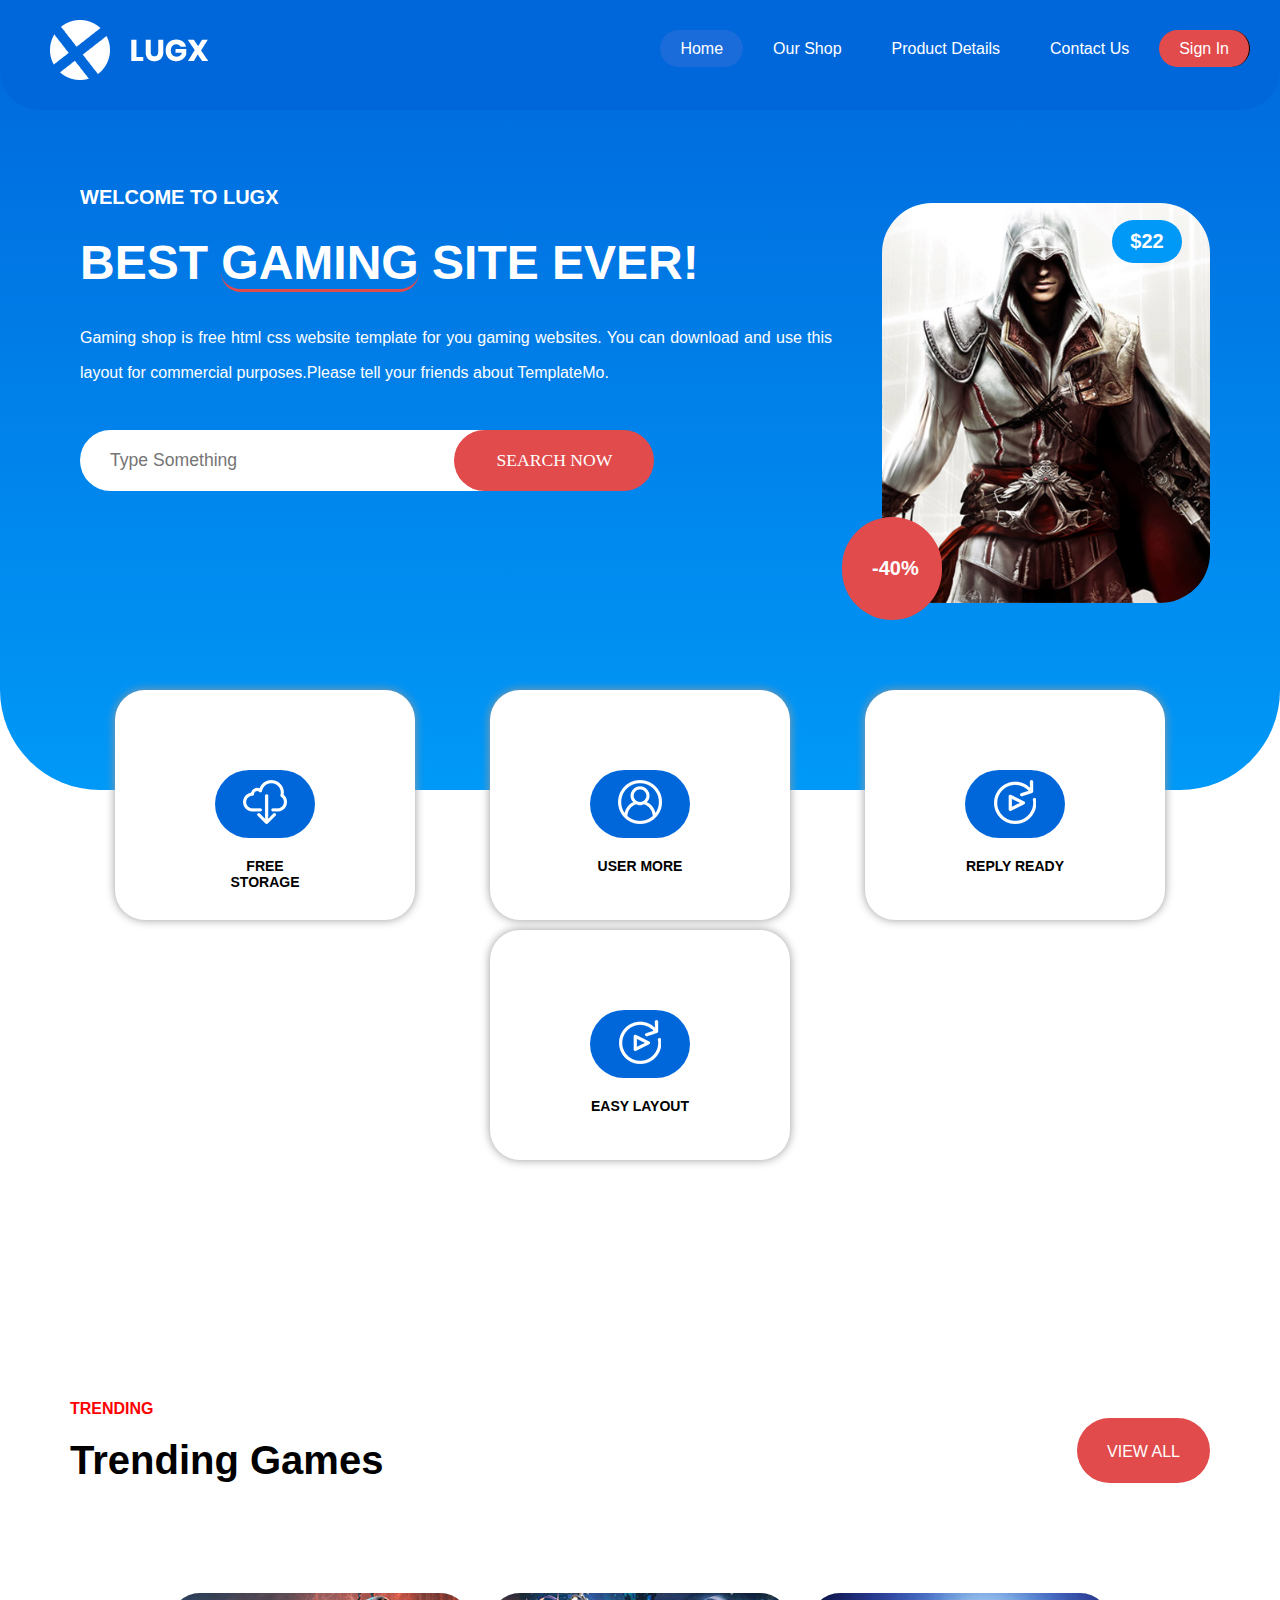
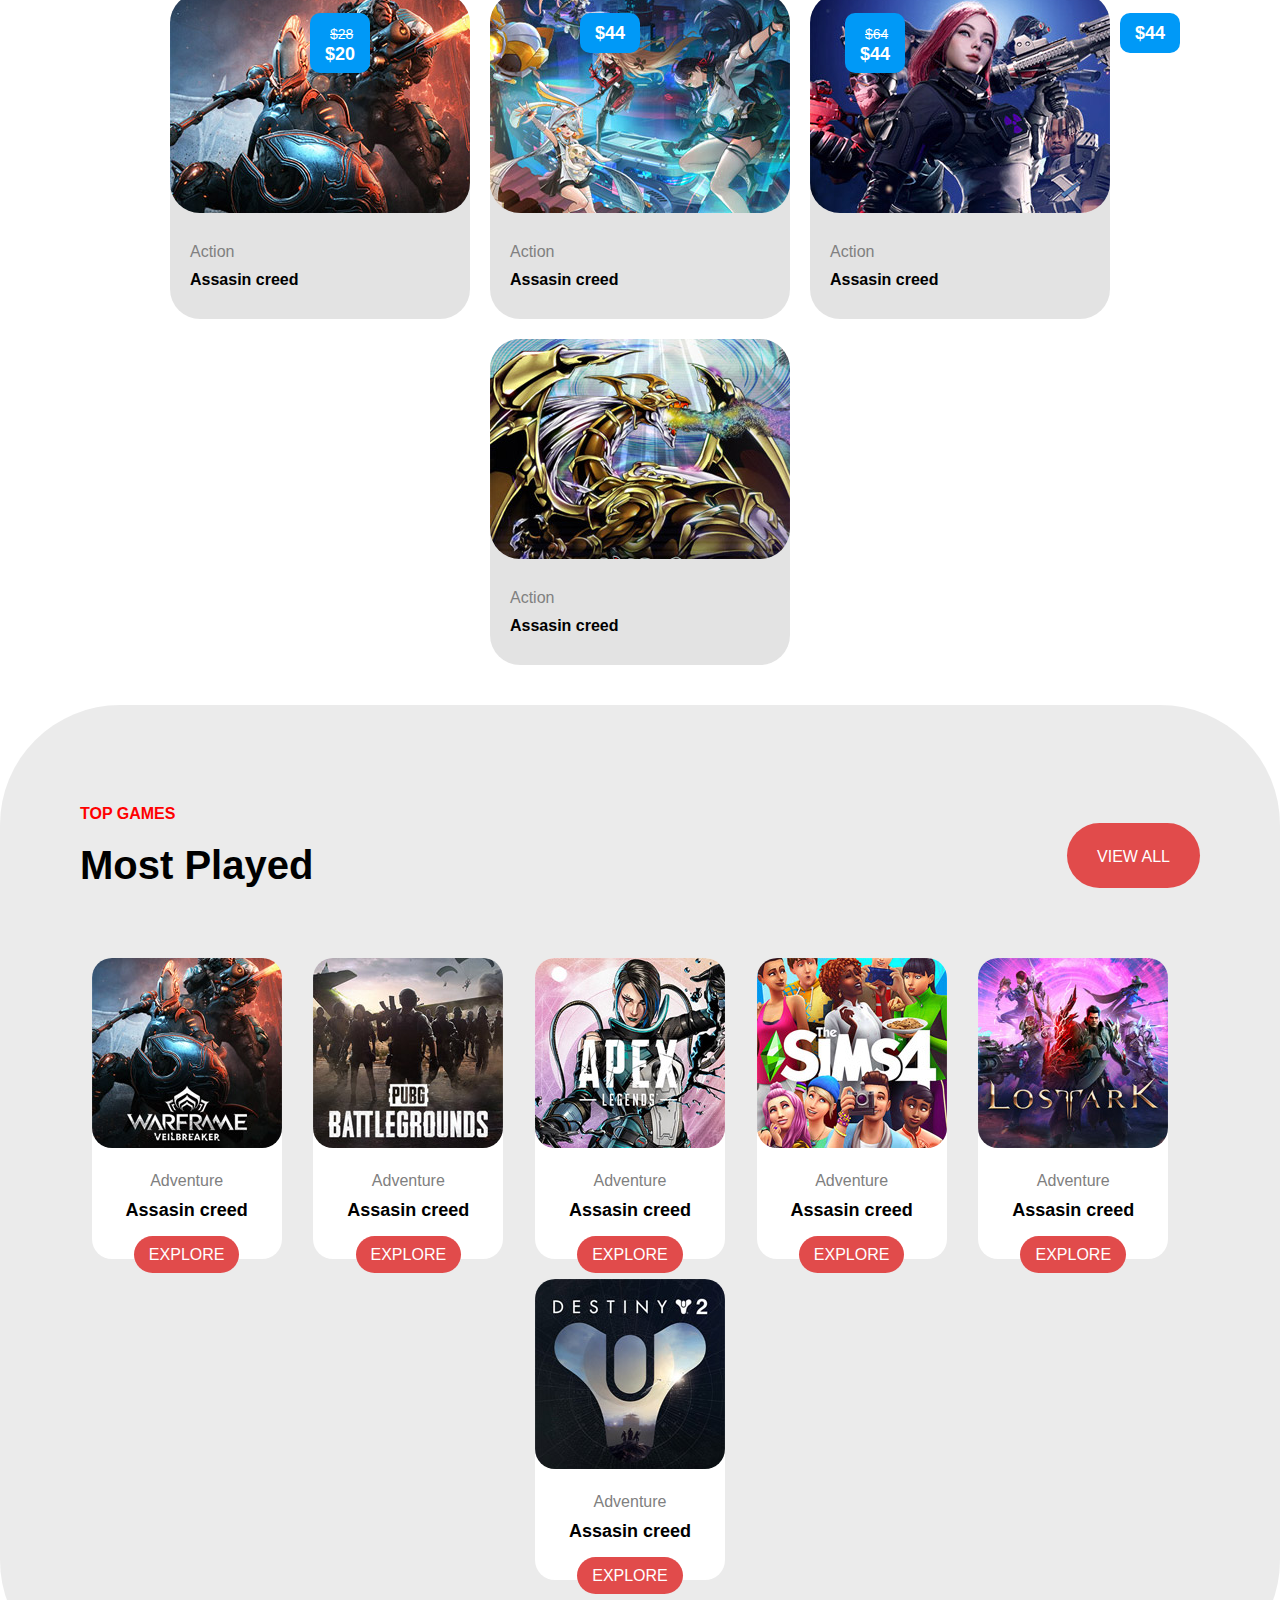
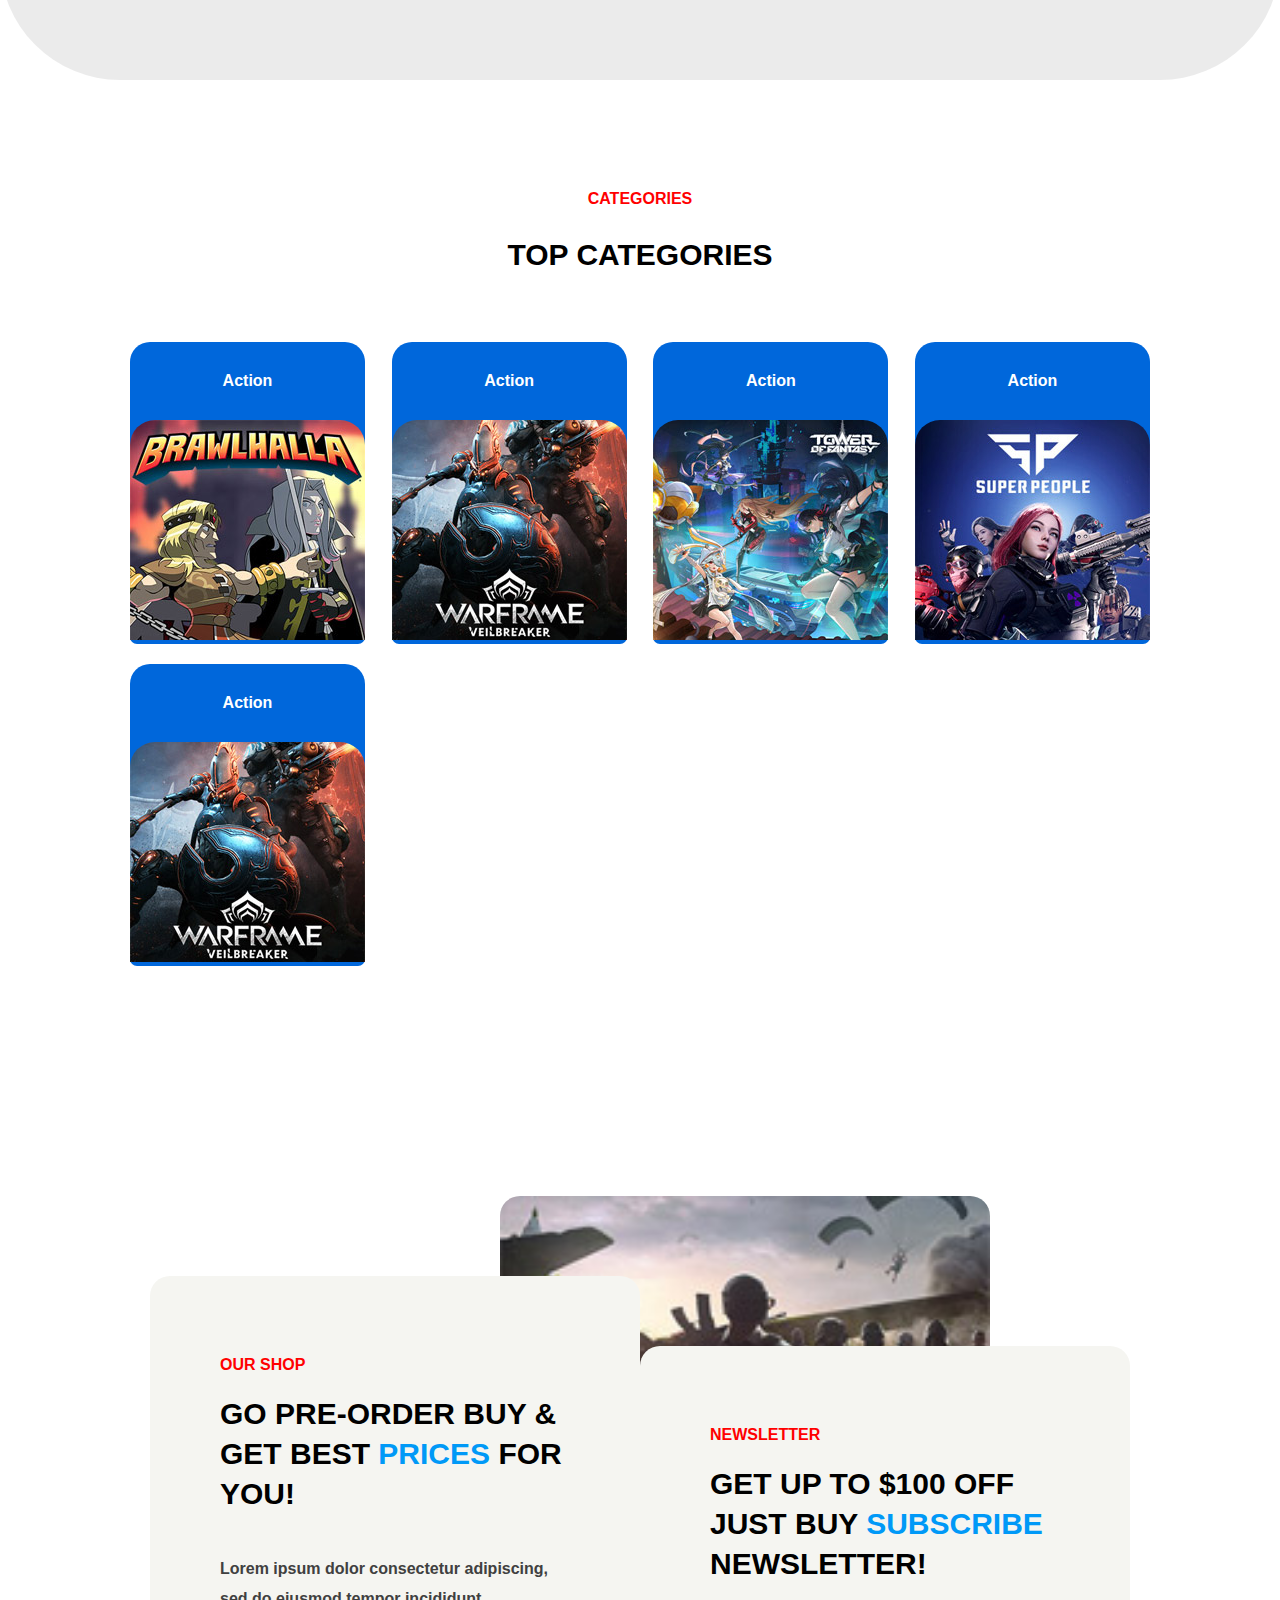
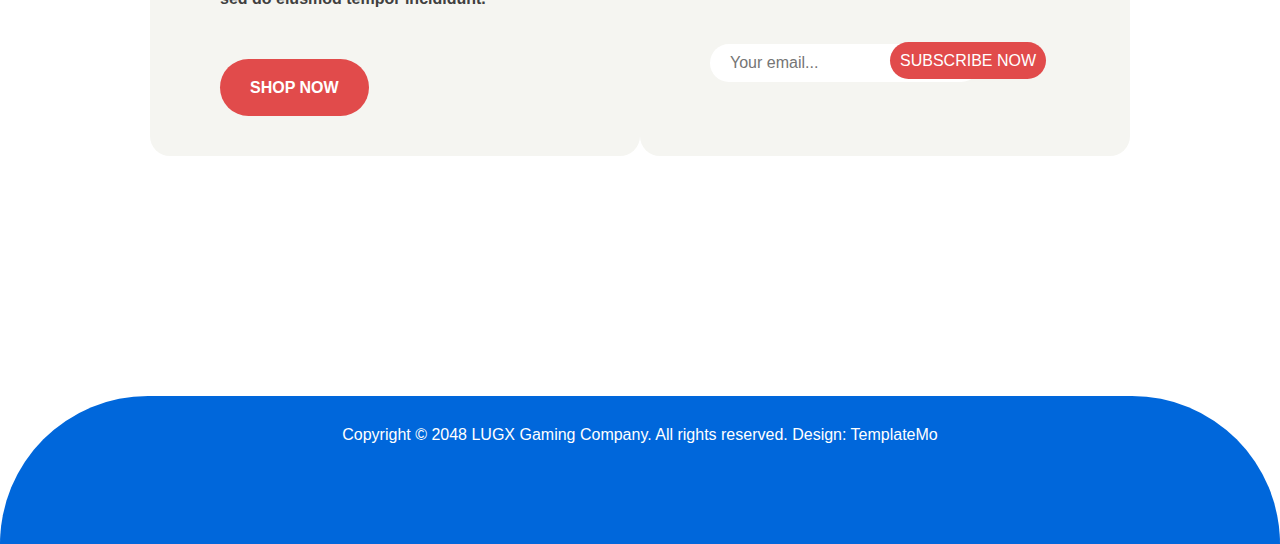
==== index.html @ bf3f8f36 "first commit" ====
<!DOCTYPE html>
<html lang="en">
<head>
    <meta charset="UTF-8">
    <meta name="viewport" content="width=device-width, initial-scale=1.0">
    <title>LUGX-Gaming shop</title>
    <link rel="stylesheet" href="styles.css">
</head>
<body>
        <header>
            <div><img class="logo" src="images/logo.png" alt="logo du site" ></div>

            <nav>
                <ul>
                    <li><a href="" class="liens home">Home</a></li>
                    <li><a href="" class="liens our">Our shop</a></li>
                    <li><a href="" class="liens product">Product details</a></li>
                    <li><a href="" class="liens contact">Contact us</a></li>
                    <li><a href="" class="liens sign">Sign in</a></li>
                </ul>
            </nav>
        </header>
    
        <div class="conteneur">
            <div class="element1">
                <p class="bienvenue">WELCOME TO LUGX</p>
                <h1>BEST <span class="gaming">GAMING</span> SITE EVER!</h1>
                <p>Gaming shop is free <span>html css</span> website template for you gaming websites. You can download and use this layout for commercial purposes.Please tell your friends about TemplateMo.</p>
                <form method="post">
                    <input type="text" id="some" placeholder="Type Something">
                <input type="submit" value="Search now" id="search">
                </form>
            </div>
            <div class="banniere">
                <div id="prix">$22</div>
                <div class="mon-image">
                    <img src="images/banner-image.jpg" alt="banniere">
                </div>
                <div id="reduct">-40%</div>
            </div>
        </div>

        <div class="conteneur-1">
            <a href="" class="element">
                <div class="option">
                    <img src="images/featured-01.png" alt="logo1">
                </div>
                <h2>free storage</h2>
            </a>

            <a href="" class="element">
                <div class="option">
                    <img src="images/featured-02.png" alt="logo1">
                </div>
                <h2>user more</h2>
            </a>

            <a href="" class="element">
                <div class="option">
                    <img src="images/featured-03.png" alt="logo1">
                </div>
                <h2>reply ready</h2>
            </a>

            <a href="" class="element">
                <div class="option">
                    <img src="images/featured-03.png" alt="logo1">
                </div>
                <h2>easy layout</h2>
            </a>
        </div>

        <div id="section-treding">
            <p style="text-transform: uppercase;color: red;font-weight: bold;">trending</p>
            <div class="flex1">
                <h2>Trending games</h2>
                <a href="" class="view">View all</a>
            </div>

            <div class="flex">
                <div class="prix1">
                    <p class="white"><span class="barré white2">$28</span><br>
                        $20
                    </p>
                </div>
                <div class="prix2">
                    <p class="white white-elem">$44</p>
                </div>
                <div class="prix3" >
                    <p class="white"><span class="barré white2">$64</span><br>
                        $44
                    </p>
                </div>
                <div class="prix4">
                    <p class="white white-elem">$44</p>
                </div>
            </div> 

            <div class="flex2">
                <div class="card">
                    <a href="" class="item1" style="background-image: url(images/trending-01.jpg);background-size: cover;"></a>
                    <div class="item2">
                        <p class="genre">Action</p>
                        <h3>Assasin creed</h3>
                    </div>
                </div>

                <div class="card">
                        <a  href="" class="item1" style="background-image: url(images/trending-02.jpg);background-size: cover;"></a>
                        <div class="item2">
                            <p  class="genre">Action</p>
                        <h3>Assasin creed</h3>
                        </div>
                </div>

                <div class="card">
                        <a href=""  class="item1" style="background-image: url(images/trending-03.jpg);background-size: cover;"></a>
                        <div class="item2">
                            <p class="genre">Action</p>
                            <h3>Assasin creed</h3>
                        </div>
                </div>

                <div class="card">
                        <a href="" class="item1" style="background-image: url(images/trending-04.jpg);background-size: cover;"></a>
                        <div class="item2">
                            <p class="genre">Action</p>
                            <h3>Assasin creed</h3>
                        </div>
                </div>
            </div>

        </div>

        <div id="section-played">
            <p style="text-transform: uppercase;color: red;font-weight: bold;">top games</p>
            <div class="flex1">
                <h2>Most played</h2>
                <a href="" class="view">View all</a>
            </div>

            <div class="flex-images">
                <div class="flex3">
                    <div class="bacground-white">
                        <a href="">
                            <img src="images/top-game-01.jpg" alt="top top-game-01">
                        </a>
                        <div class="center">
                            <p>Adventure</p>
                            <h3>Assasin creed</h3>
                            <a class="explore" href="">EXPLORE</a>
                        </div>
                    </div>
                </div>

                <div class="flex3">
                    <div class="bacground-white">
                        <a href="">
                            <img src="images/top-game-02.jpg" alt="top top-game-02">
                        </a>
                        <div class="center">
                            <p>Adventure</p>
                            <h3>Assasin creed</h3>
                            <a class="explore" href="">EXPLORE</a>
                        </div>
                    </div>
                </div>

                <div class="flex3">
                    <div class="bacground-white">
                        <a href="">
                            <img src="images/top-game-03.jpg" alt="top top-game-03">
                        </a>
                        <div class="center">
                            <p>Adventure</p>
                            <h3>Assasin creed</h3>
                            <a class="explore" href="">EXPLORE</a>
                        </div>
                    </div>
                </div>

                <div class="flex3">
                    <div class="bacground-white">
                        <a href="">
                            <img src="images/top-game-04.jpg" alt="top top-game-04">
                        </a>
                        <div class="center">
                            <p>Adventure</p>
                            <h3>Assasin creed</h3>
                            <a class="explore" href="">EXPLORE</a>
                        </div>
                    </div>
                </div>

                <div class="flex3">
                    <div class="bacground-white">
                        <a href="">
                            <img src="images/top-game-05.jpg" alt="top top-game-05">
                        </a>
                        <div class="center">
                            <p>Adventure</p>
                            <h3>Assasin creed</h3>
                            <a class="explore" href="">EXPLORE</a>
                        </div>
                    </div>
                </div>

                <div class="flex3">
                    <div class="bacground-white">
                        <a href="">
                            <img src="images/top-game-06.jpg" alt="top top-game-06">
                        </a>
                        <div class="center">
                            <p>Adventure</p>
                            <h3>Assasin creed</h3>
                            <a class="explore" href="">EXPLORE</a>
                        </div>
                    </div>
                </div>
            </div>
        </div>

        <div class="section-categories">
            <p style="text-transform: uppercase;color: red;font-weight: bold;">categories</p>
            <h2>top categories</h2>

            <div class="flex4">
                <div class="element-categorie">
                    <div style="text-align: center;padding: 30px;font-weight: bold;color: white;">Action</div>
                    <a href="">
                        <img src="images/categories-01.jpg" alt="categories-01">
                    </a>
                </div>

                <div class="element-categorie">
                    <div style="text-align: center;padding: 30px;font-weight: bold;color: white;">Action</div>
                    <a href="">
                        <img src="images/categories-05.jpg" alt="categories-05">
                    </a>
                </div>

                <div class="element-categorie">
                    <div style="text-align: center;padding: 30px;font-weight: bold;color: white;">Action</div>
                    <a href="">
                        <img src="images/categories-03.jpg" alt="categories-03">
                    </a>
                </div>

                <div class="element-categorie">
                    <div style="text-align: center;padding: 30px;font-weight: bold;color: white;">Action</div>
                    <a href="">
                        <img src="images/categories-04.jpg" alt="categories-04">
                    </a>
                </div>
                <div class="element-categorie">
                    <div style="text-align: center;padding: 30px;font-weight: bold;color: white;">Action</div>
                    <a href="">
                        <img src="images/categories-05-1.jpg" alt="categories-05(1)">
                    </a>
                </div>
            </div>
        </div>

        <div class="conteneur-position">
            <div class="position position1"></div>
            <div class="position position2">
                <p style="text-transform: uppercase;color: red;font-weight: bold;">Our shop</p>
                <h2>Go Pre-Order Buy & Get Best <span style="color: #0099f7;">Prices</span> For You!</h2>
                <p class="lorem">Lorem ipsum dolor consectetur adipiscing, sed do eiusmod tempor incididunt.</p>
                <a class="shop-now" href="">shop now</a>
            </div>

            <div class="position position3">
                <p style="text-transform: uppercase;color: red;font-weight: bold;">newsletter</p>
                <h2>Get Up To $100 Off Just Buy <span style="color:#0099f7;">Subscribe</span> Newsletter!</h2>
                
                <form method="get" class="form-subscribe">
                    <input type="email" id="email" placeholder="Your email...">
                    <a href="" class="subscribe">subscribe now</a>
                </form>
            </div>
        </div>


        <footer>
            <p class="copyright">Copyright &copy; 2048 LUGX Gaming Company. All rights reserved.  <a href="">Design: TemplateMo</a>  </p>
        </footer>
    
</body>
</html>
---- styles.css ----
*{
    margin: 0;
    padding: 0;
    font-family: sans-serif;
    font-size: 1em;
}

body
{
    width: 100%;
    box-sizing: border-box;
    overflow-x: hidden;
}

header
{
    height: 70px;
    padding: 20px 10px;
    background-color:#0067db;
    display: flex;
    justify-content: space-between;
    border-radius: 0 0 40px 40px;
    position:absolute;
    left: 0;
    right: 0;
}

h2
{
    font-size: 30px;
    text-transform: uppercase;
}

.logo
{
    margin-left: 40px;
}

nav
{
    margin-top: 20px;
    margin-right: 10px;
    float: right;
}

nav ul
{
    display: flex;
    flex-direction: row;
    justify-content: space-around;
    align-content: center;
}

nav ul li{
    list-style: none;
    text-transform: capitalize;
    margin-right: 10px;
}

.liens
{
    padding: 10px 20px;
    text-decoration: none;
    color: white;
}

.home
{
    background: rgba(87, 120, 214,0.3);
}

.our:hover,.product:hover,.contact:hover{
    background: rgba(87, 120, 214,0.3);
    border-radius: 30px; 
}

.sign
{
    background-color: rgb(225, 75, 75);
    border-right: 1px solid black;
}

.home,.sign{
    border-radius: 30px;
}

/* CONTENEUR */

.conteneur
{
    margin: 0 auto;
    padding: 80px 50px 60px;
    display: flex;
    flex-direction: row;
    justify-content: space-evenly;
    background: linear-gradient(#0067db,#0099f7);
    border-radius: 0 0 100px 100px;
}

.element1
{
    margin: 0 auto;
    text-align: justify;
    padding: 100px 30px 20px 30px;
    color: white;
}

.element1 p.bienvenue
{
    font-size: 20px;
    font-weight: bold;
}

.element1 h1
{
    margin: 20px 0 30px 0;
    color: white;
    font-size: 3em;
}

.gaming
{
    border-bottom: 3px solid rgb(225, 75, 75);
    border-radius:20px;
}

.element1 p
{
    line-height: 35px;
}

.element1 input
{
    margin-top: 40px;
    border: none;
}

.element1 #some
{
    width: 400px;
    height: auto;
    padding: 20px;
    border-radius: 70px;
    color: gray;
    text-indent: 10px;
    font-size: 1.1em;
}

.element1 #search
{
    width: 200px;
    height: auto;
    padding: 20px;
    border-radius: 70px;
    color: white;
    font-family: serif;
    font-size: 1.1em;
    text-transform: uppercase;
    background-color: rgb(225, 75, 75);
    position: relative;
    right: 70px;
}

.element1 #search:hover
{
    background-color: #0099f7;
}

.banniere
{
    padding: 80px 20px 20px 20px;
}

.banniere #prix
{
    width: 50px;
    text-align: center;
    padding: 10px;
    border-radius: 30px;
    background-color: #0099f7;
    position: relative;
    top: 60px;
    left: 230px;
}

.banniere img
{
    height: 400px;
    border-radius: 50px;
}

.banniere #reduct
{
    width: 40px;
    text-align: center;
    padding: 40px 30px;
    border-radius: 100px;
    background-color: rgb(225, 75, 75);
    position: relative;
    bottom: 90px;
    right: 40px;
}

.banniere #reduct,.banniere #prix
{
    color: white;
    font-weight: bold;
    font-size: 20px;
}

/* CONTENEUR 1*/

.conteneur-1
{
    padding: 50px;
    display:flex;
    flex-direction: row;
    flex-wrap: wrap;
    justify-content: space-evenly;
    align-content: center;
    gap: 10px;
    position: relative;
    bottom: 150px;
}

.conteneur-1 a.element
{
    display: inline-block;
    width: 100px;
    height: 50px;
    text-decoration: none;
    padding: 80px 100px 100px;
    background-color: white;
    border-radius: 30px;
    box-shadow: 0 0 10px rgb(154, 154, 154);
}

.element h2
{
    margin-top: 20px;
    color: black;
    text-transform: uppercase;
    font-size: 14px;
    text-align: center;
}

.conteneur-1 div.option
{
    padding: 10px;
    text-align: center;
    border-radius: 100px;
    background-color: #0067db;
}

.conteneur-1 div.option:hover
{
    padding: 10px;
    text-align: center;
    border-radius: 100px;
    background-color:rgb(225, 75, 75);
}

/* SECTION TRENDING */

#section-treding
{
    padding: 40px 70px;
}

.flex1
{
    display: flex;
    flex-direction:row;
    justify-content: space-between;

}

#section-treding h2,#section-played h2
{
    font-size: 40px;
    text-transform: capitalize;
    margin-top: 20px;
}

.view
{
    background-color: rgb(225, 75, 75);
    padding: 25px 30px 10px 30px;
    border-radius: 50px;
    text-decoration: none;
    color: white;
    text-transform: uppercase;
}

.view:hover
{
    background-color:#0067db ;
    color: white;

}

.flex2
{
    margin-top: 50px;
    display: flex;
    flex-wrap: wrap;
    justify-content: center;
    align-content: center;
    gap: 20px;
    box-sizing: border-box;
   
}

.flex2 div.card
{
    width: 300px;
    height: auto;
    display: flex;
    flex-direction: column;
    border-radius:30px;
    background-color: rgba(185, 185, 185, 0.4);
    
}

.flex2 a.item1
{
    height: 150px;
    padding: 35px 80px;
    border-radius: 30px;
    text-decoration: none;
}

.flex2 div.item2
{
    padding: 30px 20px 30px 20px;

}

.item2:hover{
    color: #0067db;
}

span.barré
{
    text-decoration: line-through;
    font-weight: normal;
    font-size: 14px;
}

.white,.white2
{
    width: 40px;
    height: 40px;
    padding:10px;
    color: white;
    font-weight: bold;
    background-color: #0099f7;
    text-align: center;
    border-radius: 10px;
    
}

.white-elem
{
    height: 20px;
}

.white
{
    font-size: 18px;
}

.genre
{
    color: gray;
}

.card h3
{
    margin-top: 10px;
}

/* FLEX */

.flex{
    display: flex;
    flex-direction: row;
    justify-content: space-evenly;
    flex-wrap: wrap;
}

.prix1,.prix2,.prix3,.prix4
{
    position: relative;
    top: 130px;
}

.prix1
{
    left: 60px;
}

.prix2
{
    left: 90px;
}

.prix3
{
    left: 115px;
}

.prix4
{
    left: 150px;
}


/* SECTION PLAYED */

#section-played
{
    padding: 100px 80px;
    background-color: rgba(221, 221, 221, 0.600);
    border-radius: 120px;
}

.flex-images
{
    margin-top: 50px;
    display: flex;
    flex-wrap: wrap;
    justify-content: space-evenly;
    align-content: center;
    
}

.flex3
{
    display: flex;
    flex-direction: column;
    margin-right: 20px;
    margin-top: 20px;
}

.bacground-white img
{
    border-radius: 20px;
}

.bacground-white
{
    padding-bottom: 20px;
    background-color: white;
    border-radius:20px;
}

.center
{
    text-align: center;
    padding-top: 20px;
}

.center p
{
    color: grey;
}

.center h3
{
    margin-top: 10px;
    font-size: 18px;
}

.explore
{
    background-color: rgb(225, 75, 75);
    padding: 10px 15px;
    border-radius: 50px;
    text-decoration: none;
    color: white;
    text-transform: uppercase;
    position: relative;
    top: 25px;
}

.explore:hover
{
    background-color:#0067db ;
    color: white;

}

/* SECTION CATEGORIES */

.section-categories
{
    padding: 80px;
}

.section-categories p,.section-categories h2
{
    margin-top: 30px;
    text-align: center;
}

.flex4
{
    margin: 50px;
    display: flex;
    flex-direction: row;
    flex-wrap: wrap;
    justify-content: space-between;
    align-content: center;
}

.flex4 div.element-categorie
{
    margin-top: 20px;
    background-color: #0067db;
    display: flex;
    flex-direction: column;
    justify-content: space-between;
    border-radius: 20px 20px 7px 7px;
    box-sizing: border-box;
}

.element-categorie a img
{
    border-radius: 25px 25px 0 0;
}

/* SECTION CONTENEUR-POSITION */

.conteneur-position
{
    padding: 100px;
    position: relative;
}

.position{
    width: 350px;
    padding: 80px 70px;
    background-color: #F5F5F1;
    border-radius: 20px;
}

.position1
{
    height: 300px;
    background-image: url(images/top-game-02.jpg);
    background-size: cover;
    position: absolute;
    left: 500px;
    z-index: 1;
}

.position2
{
    height: 320px;
    position: absolute;
    z-index: 3;
    left: 150px;
    top: 180px;
}

.position3
{
    height: 250px;
    position: absolute;
    right: 150px;
    top: 250px;
    z-index: 4;
}

.position2 h2,.position3 h2
{
    margin:20px 0;
    line-height: 40px;
}

.lorem
{
    margin:40px 0;
    line-height: 30px;
    font-weight: bold;
    color: rgb(64, 64, 64);
}

.shop-now
{
    background-color: rgb(225, 75, 75);
    padding: 20px 30px;
    border-radius: 50px;
    text-decoration: none;
    font-weight: bold;
    color: white;
    text-transform: uppercase;
    position: relative;
    top: 25px;
}

.shop-now:hover,.subscribe:hover
{
    background-color:#0067db ;
    color: white;

}

.form-subscribe
{
    margin-top: 60px;
}

input[type='email']
{
    width: 250px;
    padding: 10px;
    border: none;
    border-radius: 20px;
    text-indent: 10px;
    color: rgb(64, 64, 64);
}

.subscribe
{
    background-color: rgb(225, 75, 75);
    padding: 10px;
    border-radius: 50px;
    text-decoration: none;
    color: white;
    text-transform: uppercase;
    position: relative;
    bottom: 30px;
    left: 180px;
}



/* FOOTER */

footer
{
    margin-top: 700px;
    padding: 30px 100px 100px;
    background-color: #0067db;
    border-radius: 200px 200px 0 0;
}

p.copyright
{
    text-align: center;
}

p.copyright a
{
    text-decoration: none;
    padding: 30px 0;
}

p.copyright a:hover
{
    opacity: 0.4;
    background-color: rgba(0, 153, 247,0.25);
}

p.copyright,.copyright a{
    color: white;
}


@media  screen and (max-width:1100px) {
    header
    {
        height: auto;
        padding: 10px;
        background-color:#0067db;
        display: block;
        position: absolute;
        left: 0;
        right: 0;
        border-radius: 0 0 40px 40px;
    }

    .logo
    {
        margin-left: 0;
    }

    nav
    {
        margin:20px 10px;
        float:none;
        text-align: center;

    }

    .conteneur
    {
        margin: 0 auto;
        padding: 80px 30px 60px;
        display: block;
        background: linear-gradient(#0067db,#0099f7);
        border-radius: 0 0 100px 100px;
    }

    .element1
    {
        margin: 0 auto;
        text-align: center;
    }

    .element1 p.bienvenue
    {
        font-size: 18px;
        font-weight: bold;
    }

    .champs
    {
        width:800px;
        margin: 0 auto;
        text-align: center;
    }

    .element1 #some
    {
        width: 500px;
        height: auto;
        padding: 15px;
        border-radius: 70px;
        color: gray;
        text-indent: 10px;
        font-size: 1.1em;
    }

    .element1 #search
    {
        width: 250px;
        height: auto;
        padding: 15px;
        border-radius: 70px;
        color: white;
        font-family: serif;
        font-size: 1.1em;
        text-transform: uppercase;
        background-color: rgb(225, 75, 75);
        position: relative;
        right: 70px;
    }

    .banniere
    {
        padding: 0;
        margin: 0 100px;
        text-align: center;
    }

    .banniere img
    {
        width: 600px;
        height: auto;
        margin: 0 auto;
        border-radius: 50px;
        text-align: center;
    }

}
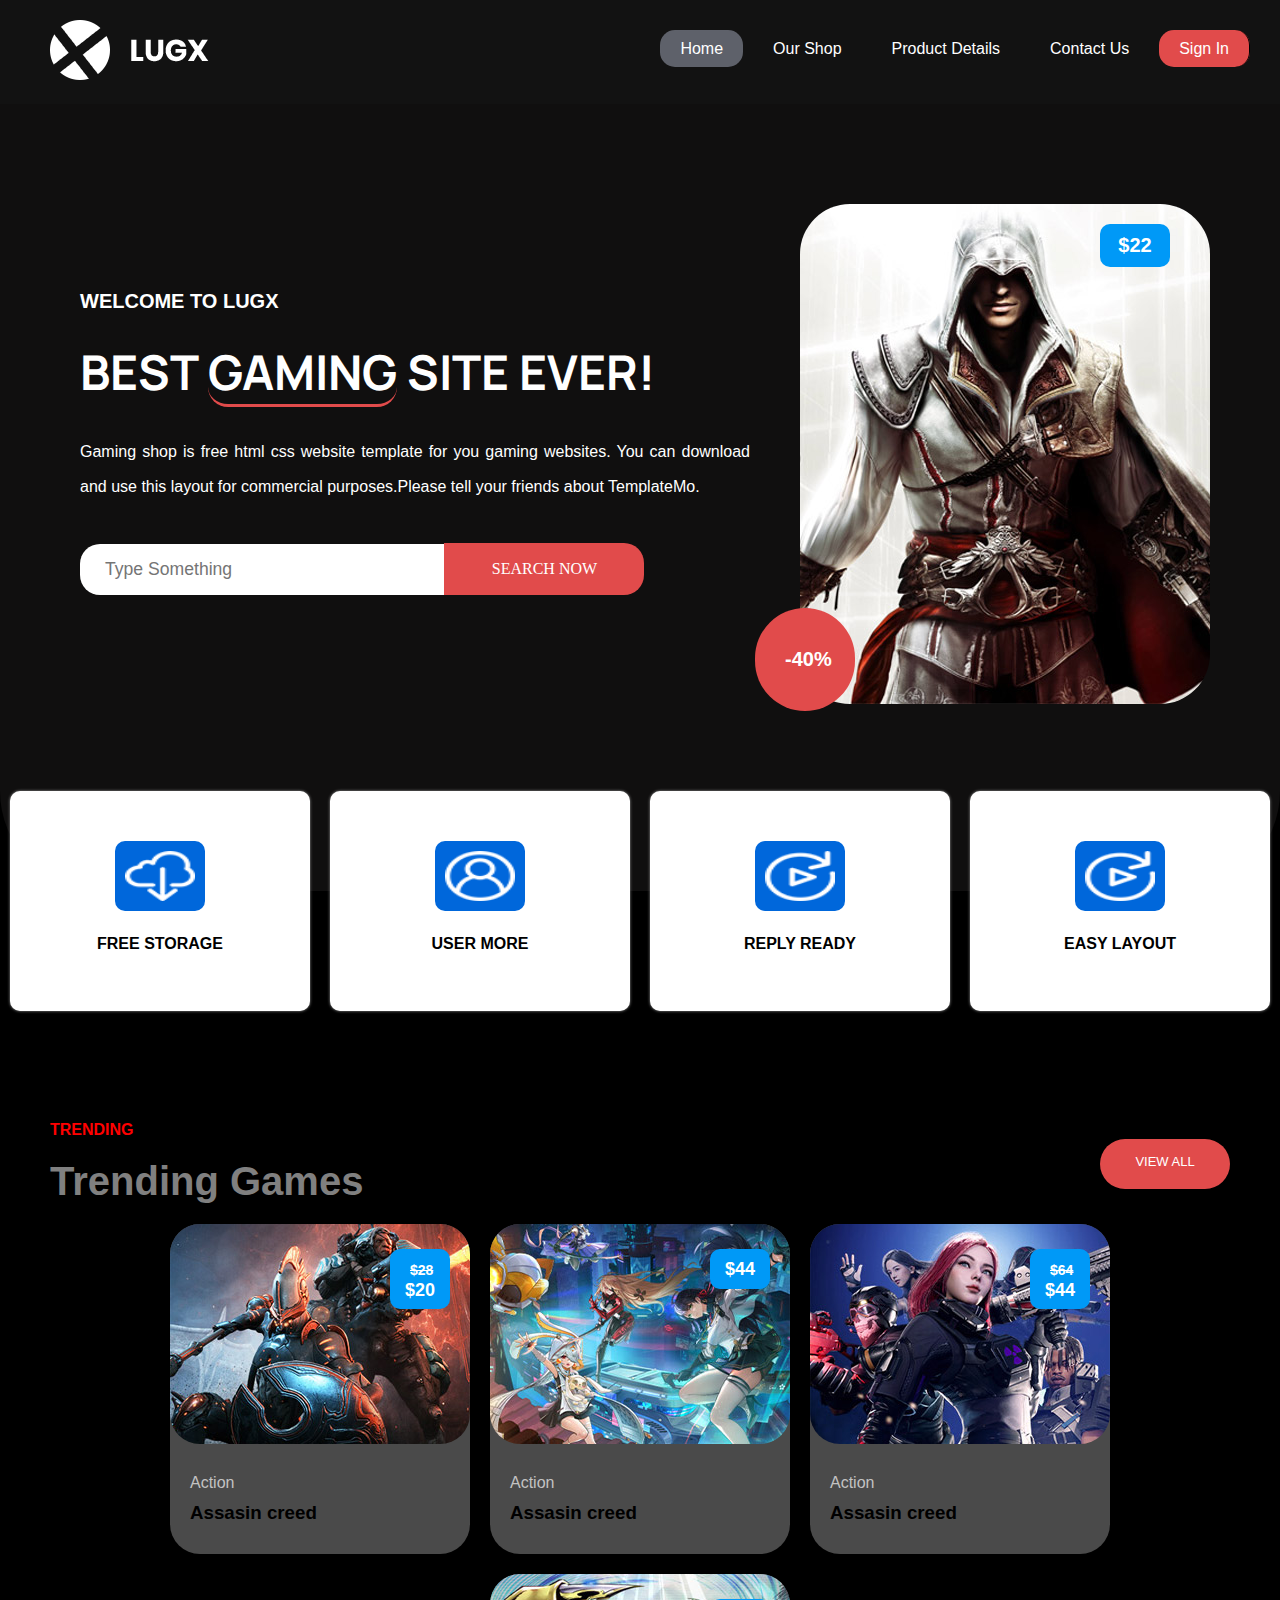
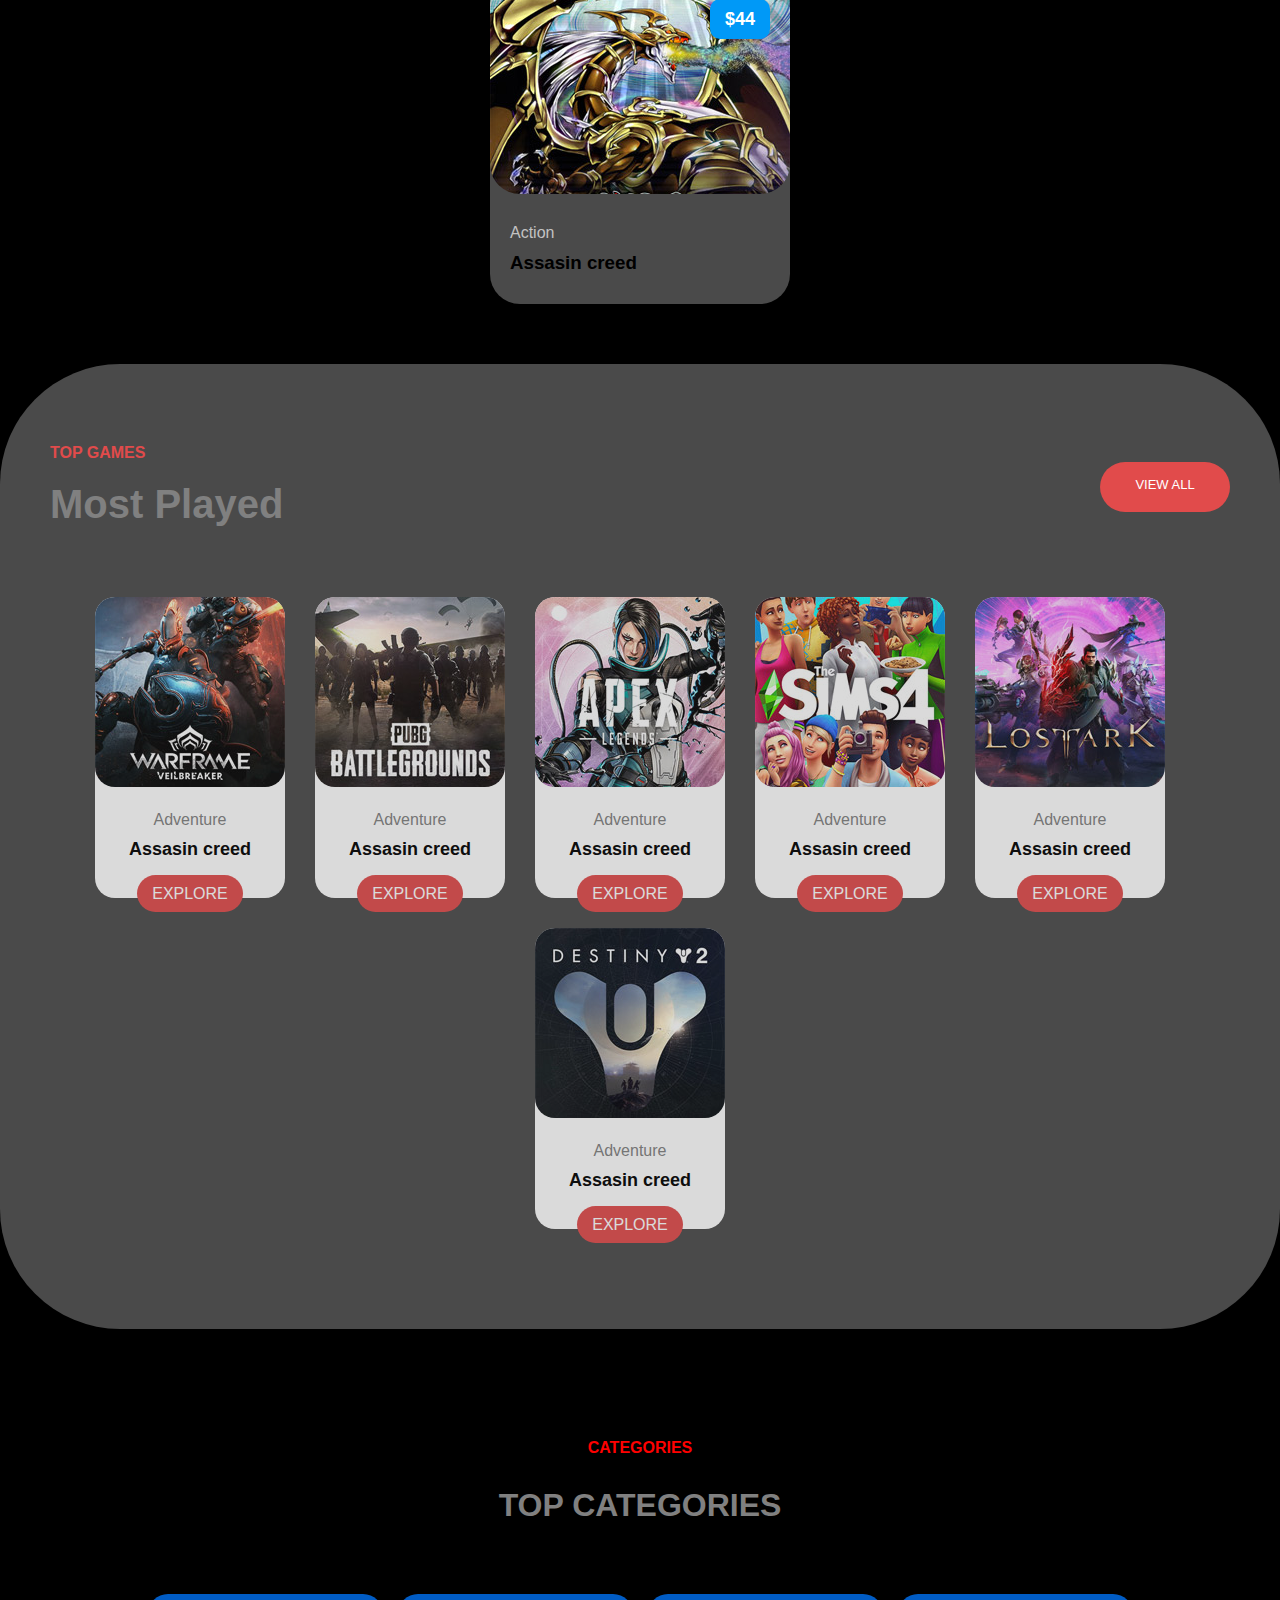
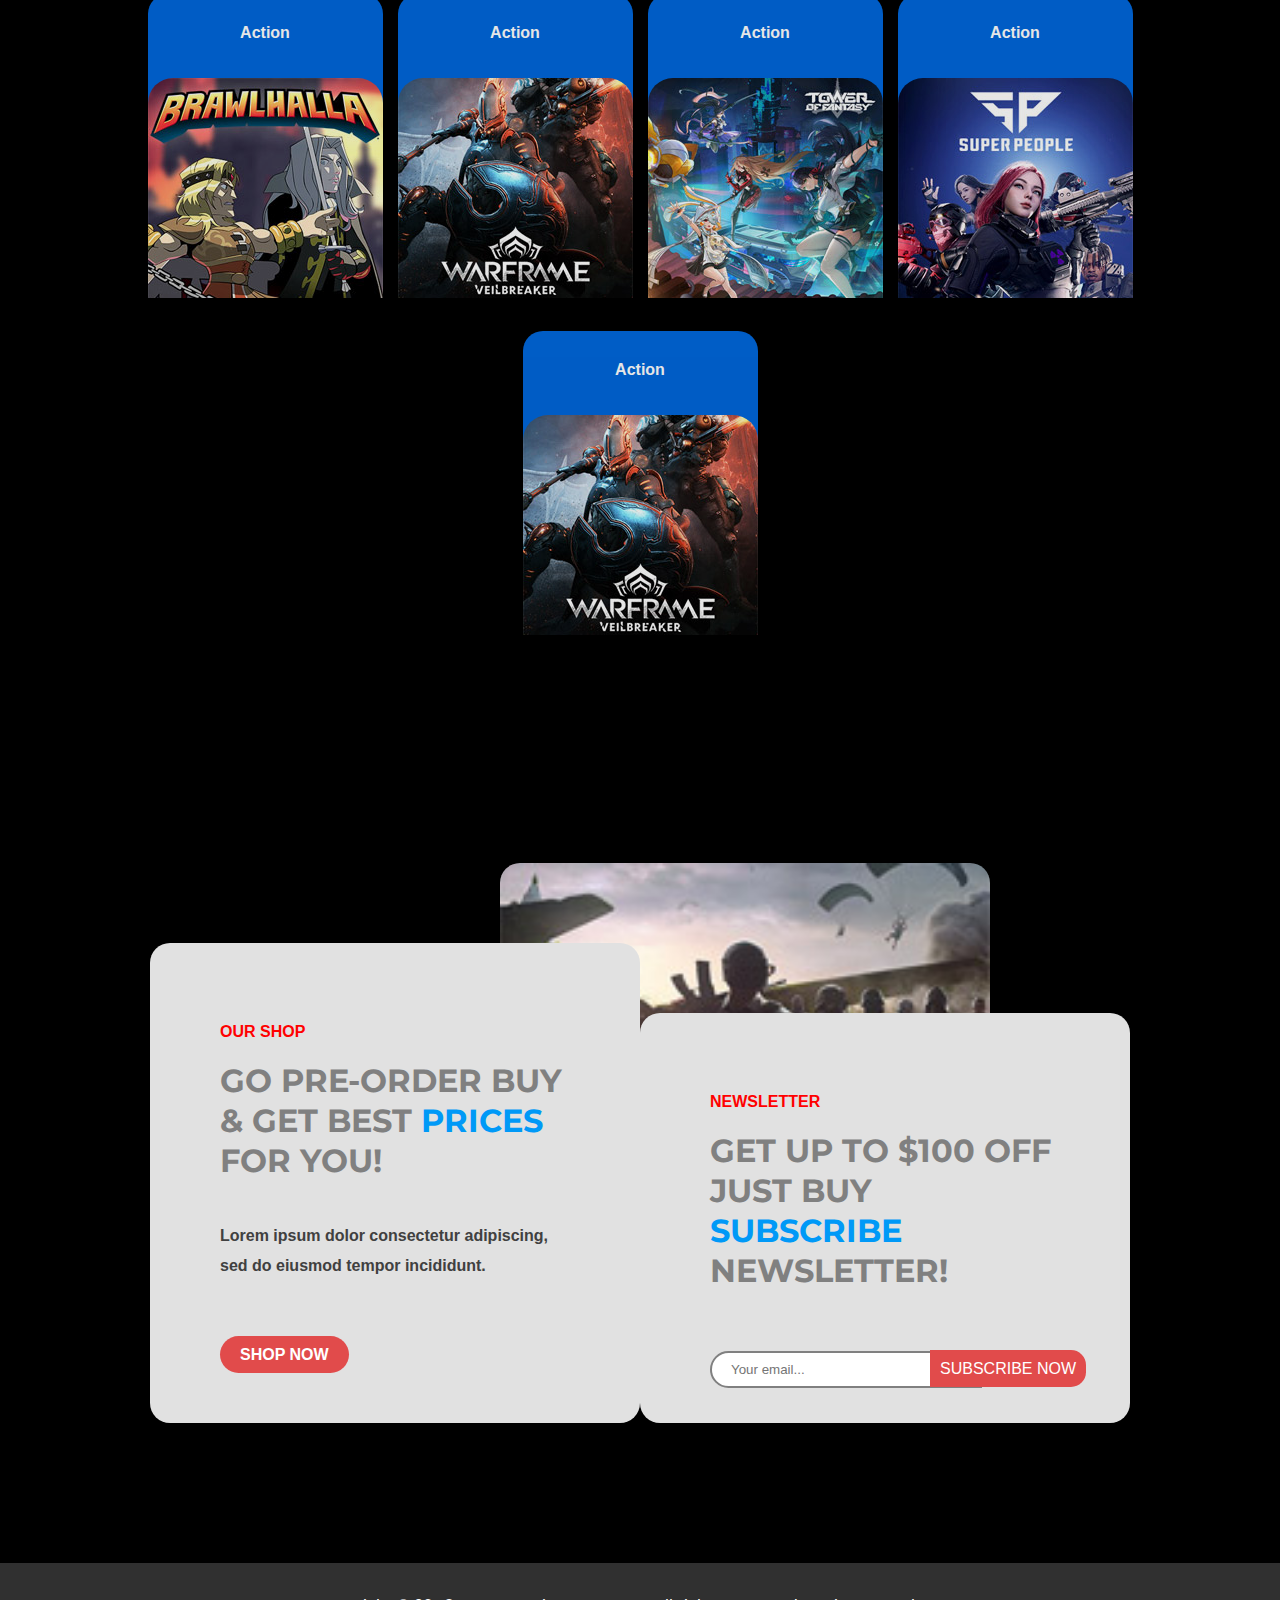
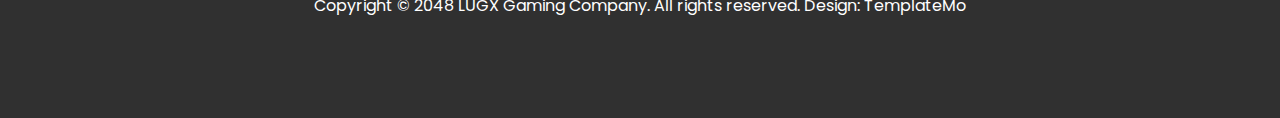
==== commit 8ae24b7d: "ajout des dossiers et fichiers" ====
--- a/index.html
+++ b/index.html
@@ -5,6 +5,9 @@
     <meta name="viewport" content="width=device-width, initial-scale=1.0">
     <title>LUGX-Gaming shop</title>
     <link rel="stylesheet" href="styles.css">
+    <link href="https://fonts.googleapis.com/css2?family=Poppins:wght@200&display=swap" rel="stylesheet">
+    <link href="https://fonts.googleapis.com/css2?family=Manrope:wght@600&display=swap" rel="stylesheet">
+    <link href="https://fonts.googleapis.com/css2?family=Montserrat:wght@700&display=swap" rel="stylesheet">
 </head>
 <body>
         <header>
@@ -12,11 +15,11 @@
 
             <nav>
                 <ul>
-                    <li><a href="" class="liens home">Home</a></li>
-                    <li><a href="" class="liens our">Our shop</a></li>
-                    <li><a href="" class="liens product">Product details</a></li>
-                    <li><a href="" class="liens contact">Contact us</a></li>
-                    <li><a href="" class="liens sign">Sign in</a></li>
+                    <li><a href="index.html" class="liens home">Home</a></li>
+                    <li><a href="shop.html" class="liens our">Our shop</a></li>
+                    <li><a href="product.html" class="liens product">Product details</a></li>
+                    <li><a href="contact.html" class="liens contact">Contact us</a></li>
+                    <li><a href="#" class="liens sign">Sign in</a></li>
                 </ul>
             </nav>
         </header>
@@ -28,12 +31,12 @@
                 <p>Gaming shop is free <span>html css</span> website template for you gaming websites. You can download and use this layout for commercial purposes.Please tell your friends about TemplateMo.</p>
                 <form method="post">
                     <input type="text" id="some" placeholder="Type Something">
-                <input type="submit" value="Search now" id="search">
+                    <input type="submit" value="Search now" id="search">
                 </form>
             </div>
             <div class="banniere">
                 <div id="prix">$22</div>
-                <div class="mon-image">
+                <div>
                     <img src="images/banner-image.jpg" alt="banniere">
                 </div>
                 <div id="reduct">-40%</div>
@@ -41,45 +44,45 @@
         </div>
 
         <div class="conteneur-1">
-            <a href="" class="element">
+            <a href="#" class="element">
                 <div class="option">
                     <img src="images/featured-01.png" alt="logo1">
                 </div>
-                <h2>free storage</h2>
-            </a>
-
-            <a href="" class="element">
+                <h4>free storage</h4>
+            </a>
+
+            <a href="#" class="element">
                 <div class="option">
                     <img src="images/featured-02.png" alt="logo1">
                 </div>
-                <h2>user more</h2>
-            </a>
-
-            <a href="" class="element">
+                <h4>user more</h4>
+            </a>
+
+            <a href="#" class="element">
                 <div class="option">
                     <img src="images/featured-03.png" alt="logo1">
                 </div>
-                <h2>reply ready</h2>
-            </a>
-
-            <a href="" class="element">
+                <h4>reply ready</h4>
+            </a>
+
+            <a href="#" class="element">
                 <div class="option">
                     <img src="images/featured-03.png" alt="logo1">
                 </div>
-                <h2>easy layout</h2>
+                <h4>easy layout</h4>
             </a>
         </div>
 
         <div id="section-treding">
-            <p style="text-transform: uppercase;color: red;font-weight: bold;">trending</p>
+            <p style="text-transform: uppercase;color:red;font-weight: bold;">trending</p>
             <div class="flex1">
                 <h2>Trending games</h2>
-                <a href="" class="view">View all</a>
-            </div>
-
-            <div class="flex">
+                <a href="shop.html" class="view">View all</a>
+            </div>
+
+            <!-- <div class="flex">
                 <div class="prix1">
-                    <p class="white"><span class="barré white2">$28</span><br>
+                    <p class="white"><del class="barré white2">$28</del><br>
                         $20
                     </p>
                 </div>
@@ -87,18 +90,22 @@
                     <p class="white white-elem">$44</p>
                 </div>
                 <div class="prix3" >
-                    <p class="white"><span class="barré white2">$64</span><br>
+                    <p class="white"><del class="barré white2">$64</del><br>
                         $44
                     </p>
                 </div>
+                
                 <div class="prix4">
                     <p class="white white-elem">$44</p>
                 </div>
-            </div> 
+            </div>  -->
+
 
             <div class="flex2">
                 <div class="card">
-                    <a href="" class="item1" style="background-image: url(images/trending-01.jpg);background-size: cover;"></a>
+                    <a href="product.html" class="item1" style="background-image: url(images/trending-01.jpg);background-size: cover;"><p class="white"><del class="barré white2">$28</del><br>
+                        $20
+                    </p></a>
                     <div class="item2">
                         <p class="genre">Action</p>
                         <h3>Assasin creed</h3>
@@ -106,7 +113,7 @@
                 </div>
 
                 <div class="card">
-                        <a  href="" class="item1" style="background-image: url(images/trending-02.jpg);background-size: cover;"></a>
+                        <a  href="product.html" class="item1" style="background-image: url(images/trending-02.jpg);background-size: cover;"><p class="white white-elem">$44</p></a>
                         <div class="item2">
                             <p  class="genre">Action</p>
                         <h3>Assasin creed</h3>
@@ -114,7 +121,9 @@
                 </div>
 
                 <div class="card">
-                        <a href=""  class="item1" style="background-image: url(images/trending-03.jpg);background-size: cover;"></a>
+                        <a href="product.html"  class="item1" style="background-image: url(images/trending-03.jpg);background-size: cover;"><p class="white"><del class="barré white2">$64</del><br>
+                            $44
+                        </p></a>
                         <div class="item2">
                             <p class="genre">Action</p>
                             <h3>Assasin creed</h3>
@@ -122,8 +131,8 @@
                 </div>
 
                 <div class="card">
-                        <a href="" class="item1" style="background-image: url(images/trending-04.jpg);background-size: cover;"></a>
-                        <div class="item2">
+                        <a href="product.html" class="item1" style="background-image: url(images/trending-04.jpg);background-size: cover;"><p class="white white-elem">$44</p></a>
+                        <div class="item2">  
                             <p class="genre">Action</p>
                             <h3>Assasin creed</h3>
                         </div>
@@ -133,10 +142,10 @@
         </div>
 
         <div id="section-played">
-            <p style="text-transform: uppercase;color: red;font-weight: bold;">top games</p>
+            <p style="text-transform: uppercase;color: rgb(225, 75, 75);font-weight: bold;">top games</p>
             <div class="flex1">
                 <h2>Most played</h2>
-                <a href="" class="view">View all</a>
+                <a href="shop.html" class="view">View all</a>
             </div>
 
             <div class="flex-images">
@@ -148,7 +157,7 @@
                         <div class="center">
                             <p>Adventure</p>
                             <h3>Assasin creed</h3>
-                            <a class="explore" href="">EXPLORE</a>
+                            <a class="explore" href="product.html">EXPLORE</a>
                         </div>
                     </div>
                 </div>
@@ -161,7 +170,7 @@
                         <div class="center">
                             <p>Adventure</p>
                             <h3>Assasin creed</h3>
-                            <a class="explore" href="">EXPLORE</a>
+                            <a class="explore" href="product.html">EXPLORE</a>
                         </div>
                     </div>
                 </div>
@@ -174,7 +183,7 @@
                         <div class="center">
                             <p>Adventure</p>
                             <h3>Assasin creed</h3>
-                            <a class="explore" href="">EXPLORE</a>
+                            <a class="explore" href="product.html">EXPLORE</a>
                         </div>
                     </div>
                 </div>
@@ -187,7 +196,7 @@
                         <div class="center">
                             <p>Adventure</p>
                             <h3>Assasin creed</h3>
-                            <a class="explore" href="">EXPLORE</a>
+                            <a class="explore" href="product.html">EXPLORE</a>
                         </div>
                     </div>
                 </div>
@@ -200,7 +209,7 @@
                         <div class="center">
                             <p>Adventure</p>
                             <h3>Assasin creed</h3>
-                            <a class="explore" href="">EXPLORE</a>
+                            <a class="explore" href="product.html">EXPLORE</a>
                         </div>
                     </div>
                 </div>
@@ -213,7 +222,7 @@
                         <div class="center">
                             <p>Adventure</p>
                             <h3>Assasin creed</h3>
-                            <a class="explore" href="">EXPLORE</a>
+                            <a class="explore" href="product.html">EXPLORE</a>
                         </div>
                     </div>
                 </div>
@@ -227,34 +236,34 @@
             <div class="flex4">
                 <div class="element-categorie">
                     <div style="text-align: center;padding: 30px;font-weight: bold;color: white;">Action</div>
-                    <a href="">
+                    <a href="product.html">
                         <img src="images/categories-01.jpg" alt="categories-01">
                     </a>
                 </div>
 
                 <div class="element-categorie">
                     <div style="text-align: center;padding: 30px;font-weight: bold;color: white;">Action</div>
-                    <a href="">
+                    <a href="product.html">
                         <img src="images/categories-05.jpg" alt="categories-05">
                     </a>
                 </div>
 
                 <div class="element-categorie">
                     <div style="text-align: center;padding: 30px;font-weight: bold;color: white;">Action</div>
-                    <a href="">
+                    <a href="product.html">
                         <img src="images/categories-03.jpg" alt="categories-03">
                     </a>
                 </div>
 
                 <div class="element-categorie">
                     <div style="text-align: center;padding: 30px;font-weight: bold;color: white;">Action</div>
-                    <a href="">
+                    <a href="product.html">
                         <img src="images/categories-04.jpg" alt="categories-04">
                     </a>
                 </div>
                 <div class="element-categorie">
                     <div style="text-align: center;padding: 30px;font-weight: bold;color: white;">Action</div>
-                    <a href="">
+                    <a href="product.html">
                         <img src="images/categories-05-1.jpg" alt="categories-05(1)">
                     </a>
                 </div>
@@ -267,7 +276,7 @@
                 <p style="text-transform: uppercase;color: red;font-weight: bold;">Our shop</p>
                 <h2>Go Pre-Order Buy & Get Best <span style="color: #0099f7;">Prices</span> For You!</h2>
                 <p class="lorem">Lorem ipsum dolor consectetur adipiscing, sed do eiusmod tempor incididunt.</p>
-                <a class="shop-now" href="">shop now</a>
+                <a class="shop-now" href="shop.html">shop now</a>
             </div>
 
             <div class="position position3">
@@ -282,8 +291,8 @@
         </div>
 
 
-        <footer>
-            <p class="copyright">Copyright &copy; 2048 LUGX Gaming Company. All rights reserved.  <a href="">Design: TemplateMo</a>  </p>
+        <footer class="footer1">
+            <p class="copyright">Copyright &copy; 2048 LUGX Gaming Company. All rights reserved.  <a href="">Design: TemplateMo</a></p>
         </footer>
     
 </body>
--- a/styles.css
+++ b/styles.css
@@ -1,34 +1,41 @@
 *{
     margin: 0;
     padding: 0;
+}
+
+body
+{
+    box-sizing: border-box;
+    background-color: rgb(0, 0, 0);
     font-family: sans-serif;
-    font-size: 1em;
-}
-
-body
-{
-    width: 100%;
-    box-sizing: border-box;
-    overflow-x: hidden;
+}
+
+a
+{
+    text-decoration: none;
 }
 
 header
 {
-    height: 70px;
     padding: 20px 10px;
-    background-color:#0067db;
+    background-color:rgb(18, 18, 18);
     display: flex;
     justify-content: space-between;
-    border-radius: 0 0 40px 40px;
-    position:absolute;
-    left: 0;
-    right: 0;
+}
+
+p{font-size: 1em;}
+
+h1
+{
+    font-family: 'Manrope', sans-serif;
 }
 
 h2
 {
-    font-size: 30px;
+    font-size: 2em;
     text-transform: uppercase;
+    color: gray;
+    font-family: 'Montserrat',sans-serif;
 }
 
 .logo
@@ -66,12 +73,12 @@
 
 .home
 {
-    background: rgba(87, 120, 214,0.3);
+    background:rgba(97, 100, 109, 0.971);
 }
 
 .our:hover,.product:hover,.contact:hover{
-    background: rgba(87, 120, 214,0.3);
-    border-radius: 30px; 
+    background: rgba(97, 100, 109, 0.971);
+    border-radius: 15px; 
 }
 
 .sign
@@ -81,7 +88,7 @@
 }
 
 .home,.sign{
-    border-radius: 30px;
+    border-radius: 15px;
 }
 
 /* CONTENEUR */
@@ -89,11 +96,11 @@
 .conteneur
 {
     margin: 0 auto;
-    padding: 80px 50px 60px;
+    padding: 20px 50px 60px;
     display: flex;
     flex-direction: row;
     justify-content: space-evenly;
-    background: linear-gradient(#0067db,#0099f7);
+    background: rgb(16, 15, 15);
     border-radius: 0 0 100px 100px;
 }
 
@@ -101,7 +108,7 @@
 {
     margin: 0 auto;
     text-align: justify;
-    padding: 100px 30px 20px 30px;
+    padding: 160px 30px 20px 30px;
     color: white;
 }
 
@@ -132,15 +139,15 @@
 .element1 input
 {
     margin-top: 40px;
+    outline: none;
     border: none;
 }
 
 .element1 #some
 {
-    width: 400px;
-    height: auto;
-    padding: 20px;
-    border-radius: 70px;
+    width:400px;
+    padding: 15px;
+    border-radius: 20px 0 0 20px;
     color: gray;
     text-indent: 10px;
     font-size: 1.1em;
@@ -149,16 +156,17 @@
 .element1 #search
 {
     width: 200px;
-    height: auto;
-    padding: 20px;
-    border-radius: 70px;
+    padding: 17px;
+    border-radius: 0 20px 20px 0;
     color: white;
     font-family: serif;
-    font-size: 1.1em;
+    font-size: 1.0em;
     text-transform: uppercase;
     background-color: rgb(225, 75, 75);
     position: relative;
     right: 70px;
+    bottom: 1px;
+    
 }
 
 .element1 #search:hover
@@ -169,6 +177,7 @@
 .banniere
 {
     padding: 80px 20px 20px 20px;
+    position: relative;
 }
 
 .banniere #prix
@@ -176,16 +185,15 @@
     width: 50px;
     text-align: center;
     padding: 10px;
-    border-radius: 30px;
+    border-radius: 10px;
     background-color: #0099f7;
-    position: relative;
-    top: 60px;
-    left: 230px;
+    position: absolute;
+    top: 100px;
+    right: 60px;
 }
 
 .banniere img
 {
-    height: 400px;
     border-radius: 50px;
 }
 
@@ -197,8 +205,8 @@
     border-radius: 100px;
     background-color: rgb(225, 75, 75);
     position: relative;
-    bottom: 90px;
-    right: 40px;
+    bottom: 100px;
+    left: -45px;
 }
 
 .banniere #reduct,.banniere #prix
@@ -212,51 +220,52 @@
 
 .conteneur-1
 {
-    padding: 50px;
     display:flex;
     flex-direction: row;
+    justify-content: center;
+    align-items: center;
+    gap: 20px;
     flex-wrap: wrap;
-    justify-content: space-evenly;
-    align-content: center;
-    gap: 10px;
-    position: relative;
-    bottom: 150px;
-}
-
+    position: relative;
+    bottom: 100px;
+}
 .conteneur-1 a.element
 {
-    display: inline-block;
-    width: 100px;
-    height: 50px;
+    display: block;
+    width:200px;
+    height: 120px;
     text-decoration: none;
-    padding: 80px 100px 100px;
+    padding: 50px;
     background-color: white;
-    border-radius: 30px;
-    box-shadow: 0 0 10px rgb(154, 154, 154);
-}
-
-.element h2
+    border-radius: 10px;
+    box-shadow: 0 0 3px rgb(154, 154, 154);
+    text-align: center;
+}
+
+.element h4
 {
     margin-top: 20px;
     color: black;
     text-transform: uppercase;
-    font-size: 14px;
     text-align: center;
-}
-
-.conteneur-1 div.option
-{
+    font-family: 'Nunito', sans-serif;
+    
+}
+
+.conteneur-1 div.option img
+{
+    width: 70px;
+    height: 50px;
     padding: 10px;
-    text-align: center;
-    border-radius: 100px;
     background-color: #0067db;
-}
-
-.conteneur-1 div.option:hover
-{
+    border-radius: 10px;
+}
+
+.conteneur-1 div.option img:hover
+{
+    width: 70px;
+    height: 50px;
     padding: 10px;
-    text-align: center;
-    border-radius: 100px;
     background-color:rgb(225, 75, 75);
 }
 
@@ -264,7 +273,7 @@
 
 #section-treding
 {
-    padding: 40px 70px;
+    padding: 10px 50px;
 }
 
 .flex1
@@ -272,6 +281,7 @@
     display: flex;
     flex-direction:row;
     justify-content: space-between;
+    align-content: center;
 
 }
 
@@ -280,16 +290,22 @@
     font-size: 40px;
     text-transform: capitalize;
     margin-top: 20px;
+    font-family: 'Nunito', sans-serif;
 }
 
 .view
 {
+    display: inline-block;
+    width: 100px;
+    height: 20px;
+    padding:15px;
+    text-align: center;
     background-color: rgb(225, 75, 75);
-    padding: 25px 30px 10px 30px;
-    border-radius: 50px;
     text-decoration: none;
     color: white;
     text-transform: uppercase;
+    font-size: small;
+    border-radius:50px;
 }
 
 .view:hover
@@ -301,7 +317,8 @@
 
 .flex2
 {
-    margin-top: 50px;
+    margin-top: 20px;
+    margin-bottom: 50px;
     display: flex;
     flex-wrap: wrap;
     justify-content: center;
@@ -340,9 +357,8 @@
     color: #0067db;
 }
 
-span.barré
-{
-    text-decoration: line-through;
+.barré
+{
     font-weight: normal;
     font-size: 14px;
 }
@@ -368,11 +384,15 @@
 .white
 {
     font-size: 18px;
+    position: relative;
+    bottom: 10px;
+    left: 140px;
+
 }
 
 .genre
 {
-    color: gray;
+    color: rgb(195, 195, 195);
 }
 
 .card h3
@@ -389,49 +409,58 @@
     flex-wrap: wrap;
 }
 
+/* 
 .prix1,.prix2,.prix3,.prix4
 {
     position: relative;
-    top: 130px;
+    top: 120px;
 }
 
 .prix1
 {
-    left: 60px;
+    
+    left: 50px;
 }
 
 .prix2
 {
-    left: 90px;
+    left: 80px;
 }
 
 .prix3
 {
-    left: 115px;
+   left: 120px;
 }
 
 .prix4
 {
-    left: 150px;
-}
+    left: 140px;
+}
+ */
 
 
 /* SECTION PLAYED */
 
 #section-played
 {
-    padding: 100px 80px;
-    background-color: rgba(221, 221, 221, 0.600);
+    padding: 80px 50px 100px;
+    background-color: rgba(185, 185, 185, 0.4);
     border-radius: 120px;
 }
 
+#section-played h2
+{
+    color:  gray;
+}
+
 .flex-images
 {
     margin-top: 50px;
     display: flex;
     flex-wrap: wrap;
-    justify-content: space-evenly;
+    justify-content: center;
     align-content: center;
+    gap: 10px;
     
 }
 
@@ -453,6 +482,15 @@
     padding-bottom: 20px;
     background-color: white;
     border-radius:20px;
+    opacity: 0.8;
+}
+
+.bacground-white:hover
+{
+    padding-bottom: 20px;
+    background-color: white;
+    border-radius:20px;
+    opacity: 1;
 }
 
 .center
@@ -504,14 +542,19 @@
     text-align: center;
 }
 
+.section-categories h2
+{
+    font-family: 'Nunito', sans-serif;
+}
+
 .flex4
 {
-    margin: 50px;
+    margin: 50px 20px;
     display: flex;
     flex-direction: row;
     flex-wrap: wrap;
-    justify-content: space-between;
-    align-content: center;
+    justify-content: center;
+    gap: 15px;
 }
 
 .flex4 div.element-categorie
@@ -520,14 +563,15 @@
     background-color: #0067db;
     display: flex;
     flex-direction: column;
-    justify-content: space-between;
     border-radius: 20px 20px 7px 7px;
-    box-sizing: border-box;
+    opacity: 0.9;
 }
 
 .element-categorie a img
 {
     border-radius: 25px 25px 0 0;
+    position: relative;
+    top: 6px;
 }
 
 /* SECTION CONTENEUR-POSITION */
@@ -541,7 +585,7 @@
 .position{
     width: 350px;
     padding: 80px 70px;
-    background-color: #F5F5F1;
+    background-color: rgb(225, 225, 225);
     border-radius: 20px;
 }
 
@@ -590,8 +634,8 @@
 .shop-now
 {
     background-color: rgb(225, 75, 75);
-    padding: 20px 30px;
-    border-radius: 50px;
+    padding: 10px 20px;
+    border-radius: 40px;
     text-decoration: none;
     font-weight: bold;
     color: white;
@@ -603,7 +647,6 @@
 .shop-now:hover,.subscribe:hover
 {
     background-color:#0067db ;
-    color: white;
 
 }
 
@@ -615,36 +658,47 @@
 input[type='email']
 {
     width: 250px;
-    padding: 10px;
-    border: none;
-    border-radius: 20px;
+    padding: 9px;
+    border: 2px solid gray;
+    outline: none;
+    border-radius: 20px 0 0 20px;
     text-indent: 10px;
-    color: rgb(64, 64, 64);
+    color: rgb(23, 22, 22);
 }
 
 .subscribe
 {
     background-color: rgb(225, 75, 75);
     padding: 10px;
-    border-radius: 50px;
+    border-radius:0 15px 15px 0;
     text-decoration: none;
     color: white;
     text-transform: uppercase;
     position: relative;
-    bottom: 30px;
-    left: 180px;
+    bottom: 28px;
+    left: 220px;
 }
 
 
 
 /* FOOTER */
 
-footer
-{
-    margin-top: 700px;
+.footer1,.footer2
+{
     padding: 30px 100px 100px;
-    background-color: #0067db;
-    border-radius: 200px 200px 0 0;
+    background-color: rgb(48, 48, 48);
+    font-family: 'Poppins', sans-serif;
+    
+}
+
+.footer1
+{
+    margin-top: 600px;
+}
+
+.footer2
+{
+    margin-top: 50px;
 }
 
 p.copyright
@@ -661,46 +715,42 @@
 p.copyright a:hover
 {
     opacity: 0.4;
-    background-color: rgba(0, 153, 247,0.25);
+    background-color: rgba(218, 236, 247,0.4);
 }
 
 p.copyright,.copyright a{
     color: white;
 }
 
-
-@media  screen and (max-width:1100px) {
+@media screen and (max-width:996px) {
     header
-    {
-        height: auto;
-        padding: 10px;
-        background-color:#0067db;
-        display: block;
-        position: absolute;
-        left: 0;
-        right: 0;
-        border-radius: 0 0 40px 40px;
-    }
-
-    .logo
-    {
-        margin-left: 0;
-    }
-
-    nav
-    {
-        margin:20px 10px;
-        float:none;
-        text-align: center;
-
-    }
-
-    .conteneur
-    {
+    { 
+        padding: 10px 10px 40px;
+        display: flex;
+        flex-direction: column;
+        border-radius: 0;
+    }
+
+    header div img{
+        margin-bottom: 20px;
+    }
+
+    nav ul{
+        justify-content: center;
+        gap: 10px;
+    }
+
+    nav ul li{
+        margin-right: 0;
+    }
+
+    .conteneur{
         margin: 0 auto;
-        padding: 80px 30px 60px;
-        display: block;
-        background: linear-gradient(#0067db,#0099f7);
+        padding:0;
+        display: flex;
+        flex-direction: column;
+        align-items: center;
+        justify-content: center;
         border-radius: 0 0 100px 100px;
     }
 
@@ -708,61 +758,239 @@
     {
         margin: 0 auto;
         text-align: center;
+        padding: 50px 20px 20px;
+        color: white;
     }
 
     .element1 p.bienvenue
     {
-        font-size: 18px;
-        font-weight: bold;
-    }
-
-    .champs
-    {
-        width:800px;
-        margin: 0 auto;
+        font-size: 1.2em;
+    }
+
+    .element1 h1
+    {
+        margin: 20px 0 30px 0;
+        color: white;
+        font-size: 2em;
+    }
+
+    
+    .element1 #some
+    {
+        width:400px;
+        padding: 15px;
+        font-size: 1em;
+    }
+
+    .element1 #search
+    {
+        padding: 15px;
+        top: 0;
+    }
+
+    .banniere
+    {
+        padding: 50px 20px 20px;
+    }
+
+    .banniere div
+    {
+        display: none;
+    }
+    .banniere #prix
+    {
+        top: 70px;
+    }
+
+    .banniere #reduct,.banniere #prix
+    {
+        font-size: 1em;
+    }
+
+    .conteneur-1
+    {
+        display:flex;
+        flex-direction: row;
+        justify-content: center;
+        align-items: center;
+        gap: 30px;
+        flex-wrap: wrap;
+        position:static;
+        bottom: 0;
+        margin: 50px 0;
+    }
+
+    #section-treding h2,#section-played h2
+    {
+        font-size: 2em;
+    }
+    
+    #section-treding .flex
+    {
+        display: none;
+    }
+
+    .flex2
+    {
+        margin-top:60px ;
+        justify-content: space-evenly;
+        gap: 80px 50px;
+    }
+
+    #section-played
+    {
+        border-radius: 80px;
+    }
+
+    .flex-images
+    {
+        margin-top: 50px;
+        display: flex;
+        flex-wrap: wrap;
+        justify-content: space-evenly;
+        align-content: center;
+        gap: 80px 20px;
+        
+    }
+
+    .flex4
+    {
+        margin: 50px;
+        display: flex;
+        flex-direction: row;
+        flex-wrap: wrap;
+        justify-content: space-between;
+        align-content: center;
+        gap: 50px 10px;
+    }
+
+    .conteneur-position
+    {
+        padding: 50px 20px;
+        position: static;
+        display: flex;
+        flex-direction: row;
+        flex-wrap: wrap;
+        justify-content: space-around;
+        gap: 50px 10px;
+    }
+
+    .position{
+        width:350px;
+        padding: 80px 50px;
+        background-color: rgb(225, 225, 225);
+        border-radius: 20px;
+    }
+
+    .position1
+    {
+        display: none;
+    }
+
+    .position2,.position3
+    {
+        position: static;
+    }
+
+    .position3
+    {
+        height: 320px;
+    }
+
+        p.copyright a
+    {
+        text-decoration: none;
+        padding: 0 0;
+    }
+
+    .footer1,.footer2
+    {
+        margin-top: 50px;
+        padding: 30px 100px 50px;
+        background-color: rgb(48, 48, 48);
+        border-radius: 200px 200px 0 0;
+        line-height: 25px;
+    }
+
+}
+
+@media screen and (min-width:150px) and (max-width:637px) {
+    nav ul{
+        display: flex;
+        flex-direction: column;
+        align-content: center;
+        justify-content: center;
         text-align: center;
-    }
-
-    .element1 #some
-    {
-        width: 500px;
-        height: auto;
-        padding: 15px;
-        border-radius: 70px;
-        color: gray;
-        text-indent: 10px;
-        font-size: 1.1em;
-    }
-
-    .element1 #search
-    {
-        width: 250px;
-        height: auto;
-        padding: 15px;
-        border-radius: 70px;
-        color: white;
-        font-family: serif;
-        font-size: 1.1em;
-        text-transform: uppercase;
-        background-color: rgb(225, 75, 75);
+        gap: 20px;
+    }
+    .conteneur{
+        border-radius: 0;
+        padding-bottom: 10px;
+    }
+    .element1 #some{
+        width:300px;
+        border-radius: 5px 0 0 5px;
+        text-indent: 5px;
+    }
+
+    .element1 #search{
+        width: 150px;
+        border-radius: 0 5px 5px 0;
+        font-size: 1em;
         position: relative;
         right: 70px;
     }
-
-    .banniere
-    {
-        padding: 0;
-        margin: 0 100px;
+    .conteneur-1{
+        padding: 5px;
+        gap: 10px;
+    }
+    .conteneur-1 a.element{
+        display: inline-block;
+        width:100px;
+        text-decoration: none;
+        padding: 40px 80px;
+        background-color: white;
+        border-radius: 10px;
+        box-shadow: 0 0 3px rgb(154, 154, 154);
+    }
+    .flex2{
+        width: 100%;
         text-align: center;
-    }
-
-    .banniere img
-    {
-        width: 600px;
-        height: auto;
-        margin: 0 auto;
-        border-radius: 50px;
+        display: block;
+        box-sizing: border-box;
         text-align: center;
+        padding: 20px 100px;
+    
+    }
+
+    .flex2 div.card{
+        margin-bottom: 20px;
+    }
+
+    .flex-images{
+        gap: 10px;
+    }
+    #section-treding{
+        padding:30px;
+    }
+    .section-categories{
+        padding: 50px;
+    }
+    .flex4
+    {
+        display: block;
+    }
+    .element-categorie a img
+    {
+        width: 100%;
+        border-radius: 25px 25px 0 0;
+        position: relative;
+        top: 14px;
+        margin-bottom: 10px;
+    }
+    .footer1,.footer2
+    {
+        border-radius:0;
     }
 
 }